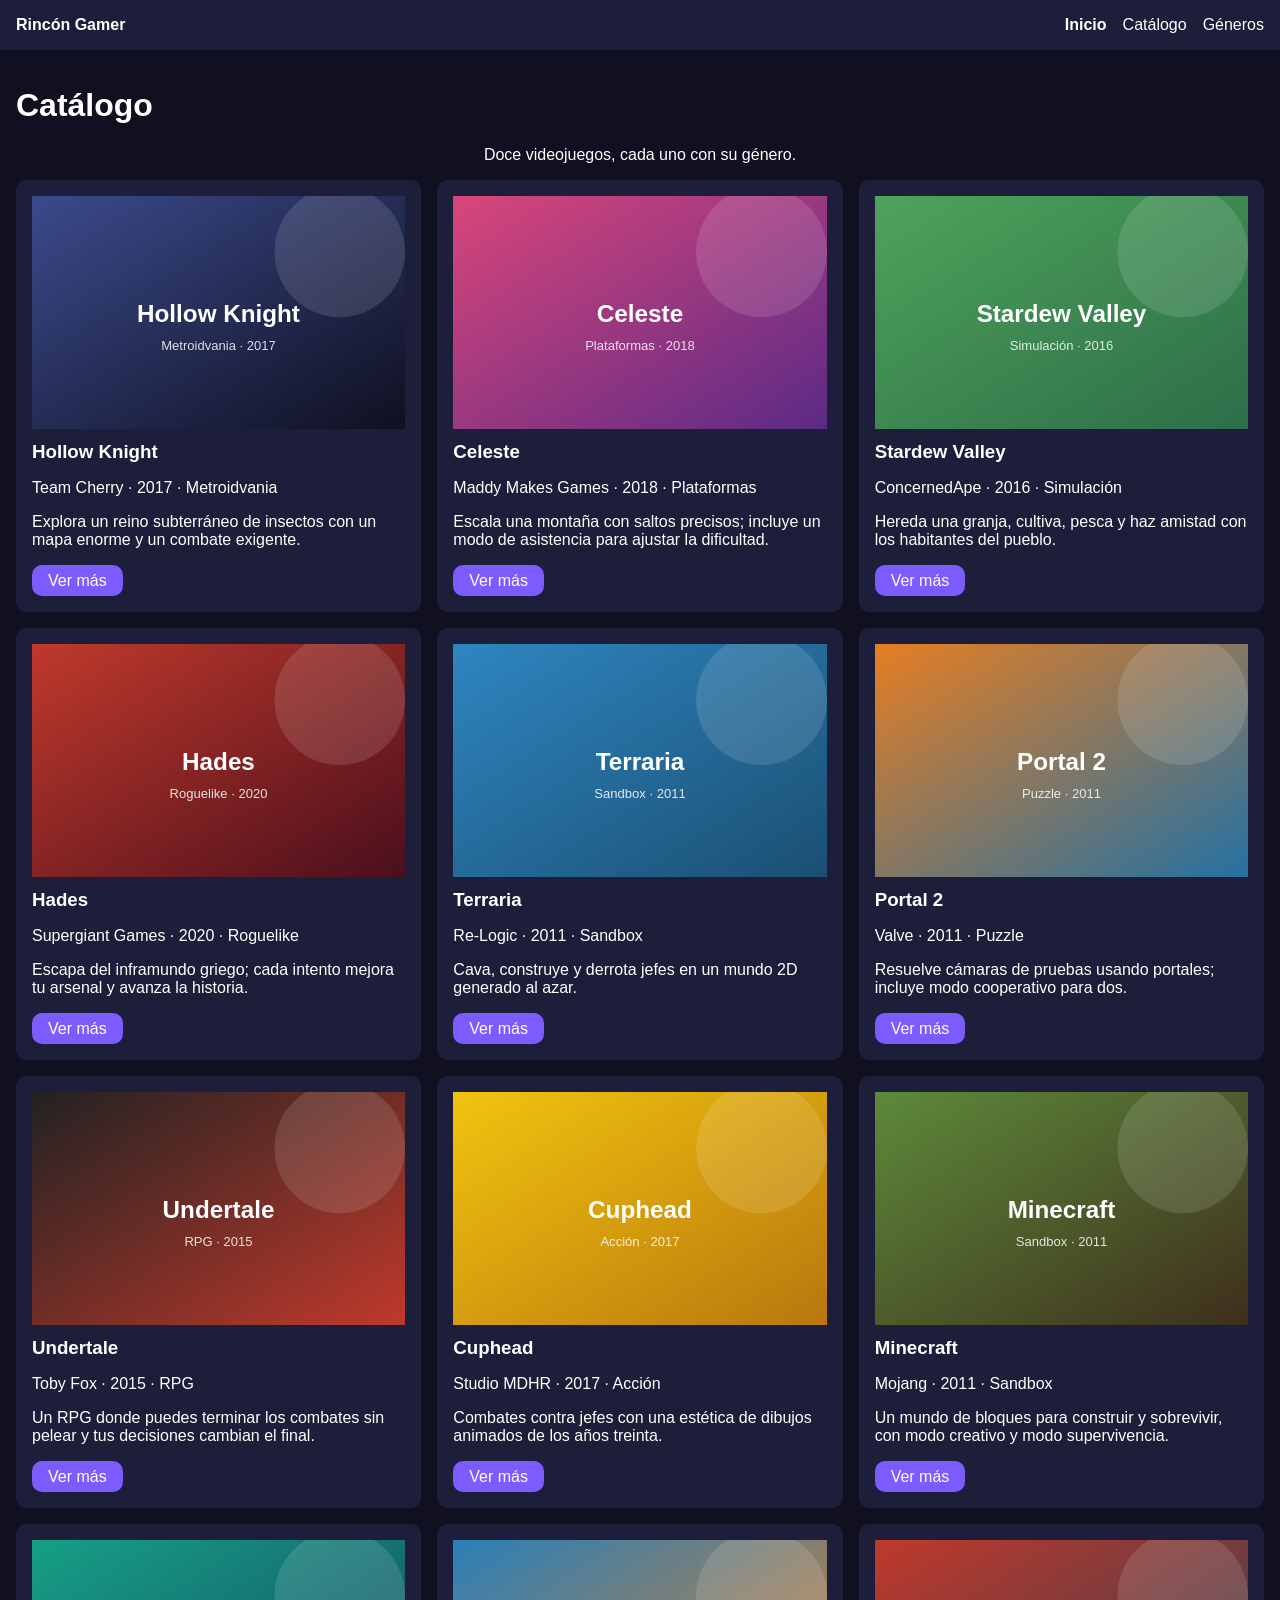
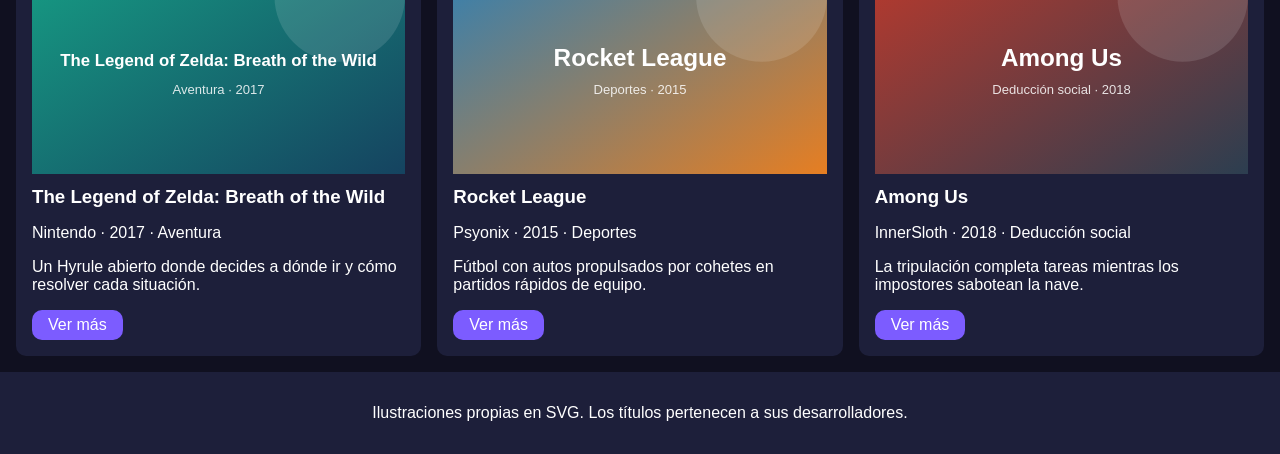
==== catalogo.html @ 4311b066 "Add files via upload" ====
<!DOCTYPE html>
<html lang="es">
<head>
<meta charset="utf-8">
<meta name="viewport" content="width=device-width, initial-scale=1">
<title>Catálogo | Rincón Gamer</title>
<link rel="stylesheet" href="css/styles.css">
</head>
<body>
<header><div class="barra"><strong>Rincón Gamer</strong><nav><ul><li><a href="index.html">Inicio</a></li><li><a href="catalogo.html">Catálogo</a></li><li><a href="pagina3.html">Géneros</a></li></ul></nav></div></header>
<main>
<h1>Catálogo</h1>
<p style="text-align:center">Doce videojuegos, cada uno con su género.</p>
<section class="rejilla">
<article class="tarjeta">
<img src="img/hollow-knight.svg" alt="Ilustración de Hollow Knight" width="400" height="250">
<h3>Hollow Knight</h3>
<p class="meta">Team Cherry · 2017 · Metroidvania</p>
<p>Explora un reino subterráneo de insectos con un mapa enorme y un combate exigente.</p>
<a class="boton" href="pagina3.html#metroidvania">Ver más</a>
</article>
<article class="tarjeta">
<img src="img/celeste.svg" alt="Ilustración de Celeste" width="400" height="250">
<h3>Celeste</h3>
<p class="meta">Maddy Makes Games · 2018 · Plataformas</p>
<p>Escala una montaña con saltos precisos; incluye un modo de asistencia para ajustar la dificultad.</p>
<a class="boton" href="pagina3.html#plataformas">Ver más</a>
</article>
<article class="tarjeta">
<img src="img/stardew-valley.svg" alt="Ilustración de Stardew Valley" width="400" height="250">
<h3>Stardew Valley</h3>
<p class="meta">ConcernedApe · 2016 · Simulación</p>
<p>Hereda una granja, cultiva, pesca y haz amistad con los habitantes del pueblo.</p>
<a class="boton" href="pagina3.html#simulacion">Ver más</a>
</article>
<article class="tarjeta">
<img src="img/hades.svg" alt="Ilustración de Hades" width="400" height="250">
<h3>Hades</h3>
<p class="meta">Supergiant Games · 2020 · Roguelike</p>
<p>Escapa del inframundo griego; cada intento mejora tu arsenal y avanza la historia.</p>
<a class="boton" href="pagina3.html#roguelike">Ver más</a>
</article>
<article class="tarjeta">
<img src="img/terraria.svg" alt="Ilustración de Terraria" width="400" height="250">
<h3>Terraria</h3>
<p class="meta">Re-Logic · 2011 · Sandbox</p>
<p>Cava, construye y derrota jefes en un mundo 2D generado al azar.</p>
<a class="boton" href="pagina3.html#sandbox">Ver más</a>
</article>
<article class="tarjeta">
<img src="img/portal-2.svg" alt="Ilustración de Portal 2" width="400" height="250">
<h3>Portal 2</h3>
<p class="meta">Valve · 2011 · Puzzle</p>
<p>Resuelve cámaras de pruebas usando portales; incluye modo cooperativo para dos.</p>
<a class="boton" href="pagina3.html#puzzle">Ver más</a>
</article>
<article class="tarjeta">
<img src="img/undertale.svg" alt="Ilustración de Undertale" width="400" height="250">
<h3>Undertale</h3>
<p class="meta">Toby Fox · 2015 · RPG</p>
<p>Un RPG donde puedes terminar los combates sin pelear y tus decisiones cambian el final.</p>
<a class="boton" href="pagina3.html#rpg">Ver más</a>
</article>
<article class="tarjeta">
<img src="img/cuphead.svg" alt="Ilustración de Cuphead" width="400" height="250">
<h3>Cuphead</h3>
<p class="meta">Studio MDHR · 2017 · Acción</p>
<p>Combates contra jefes con una estética de dibujos animados de los años treinta.</p>
<a class="boton" href="pagina3.html#accion">Ver más</a>
</article>
<article class="tarjeta">
<img src="img/minecraft.svg" alt="Ilustración de Minecraft" width="400" height="250">
<h3>Minecraft</h3>
<p class="meta">Mojang · 2011 · Sandbox</p>
<p>Un mundo de bloques para construir y sobrevivir, con modo creativo y modo supervivencia.</p>
<a class="boton" href="pagina3.html#sandbox">Ver más</a>
</article>
<article class="tarjeta">
<img src="img/the-legend-of-zelda-breath-of-the-wild.svg" alt="Ilustración de The Legend of Zelda: Breath of the Wild" width="400" height="250">
<h3>The Legend of Zelda: Breath of the Wild</h3>
<p class="meta">Nintendo · 2017 · Aventura</p>
<p>Un Hyrule abierto donde decides a dónde ir y cómo resolver cada situación.</p>
<a class="boton" href="pagina3.html#aventura">Ver más</a>
</article>
<article class="tarjeta">
<img src="img/rocket-league.svg" alt="Ilustración de Rocket League" width="400" height="250">
<h3>Rocket League</h3>
<p class="meta">Psyonix · 2015 · Deportes</p>
<p>Fútbol con autos propulsados por cohetes en partidos rápidos de equipo.</p>
<a class="boton" href="pagina3.html#deportes">Ver más</a>
</article>
<article class="tarjeta">
<img src="img/among-us.svg" alt="Ilustración de Among Us" width="400" height="250">
<h3>Among Us</h3>
<p class="meta">InnerSloth · 2018 · Deducción social</p>
<p>La tripulación completa tareas mientras los impostores sabotean la nave.</p>
<a class="boton" href="pagina3.html#social">Ver más</a>
</article>
</section>
</main>
<footer><p>Ilustraciones propias en SVG. Los títulos pertenecen a sus desarrolladores.</p></footer>
</body>
</html>
---- css/styles.css ----
/* Variables */
:root {
  --fondo: #101020;
  --tarjeta: #1d1f3a;
  --color-principal: #7c5cff;
  --texto: #ffffff;
}

/* Selector universal */
* { box-sizing: border-box; }

/* Selector de elemento */
body {
  margin: 0;
  font-family: Arial, sans-serif;
  background-color: var(--fondo);
  color: var(--texto);
}

/* Selector agrupado */
h1, h2, h3 { color: var(--texto); }

img { max-width: 100%; height: auto; }

header, footer {
  background-color: var(--tarjeta);
  padding: 1rem;
}
footer { text-align: center; }
main { padding: 1rem; }
a { color: #b9a8ff; }

/* MAQUETACIÓN 1: Flexbox (encabezado y menú) */
.barra {
  display: flex;
  justify-content: space-between;
  align-items: center;
  flex-wrap: wrap;
}
nav ul {            /* selector descendiente */
  display: flex;
  gap: 1rem;
  list-style: none;
  margin: 0;
  padding: 0;
}
nav a { color: var(--texto); text-decoration: none; }
nav a:hover { color: var(--color-principal); }   /* pseudoclase */

/* Selector de id */
#portada { width: 100%; }

/* MAQUETACIÓN 2: Grid (catálogo) */
.rejilla {
  display: grid;
  grid-template-columns: 1fr;    /* móvil: 1 columna */
  gap: 1rem;
}
.tarjeta {          /* selector de clase */
  background-color: var(--tarjeta);
  padding: 1rem;
  border-radius: 10px;
}
.tarjeta > h3 { margin: 0.5rem 0; }     /* selector hijo */
.boton {
  display: inline-block;
  background-color: var(--color-principal);
  color: var(--texto);
  padding: 0.4rem 1rem;
  border-radius: 10px;
  text-decoration: none;
}
li:first-child { font-weight: bold; }   /* pseudoclase */

table { border-collapse: collapse; width: 100%; }
th, td { border: 1px solid var(--color-principal); padding: 0.5rem; }

/* Tableta: 2 columnas */
@media (min-width: 600px) {
  .rejilla { grid-template-columns: repeat(2, 1fr); }
}
/* Escritorio: 3 columnas */
@media (min-width: 1000px) {
  .rejilla { grid-template-columns: repeat(3, 1fr); }
}
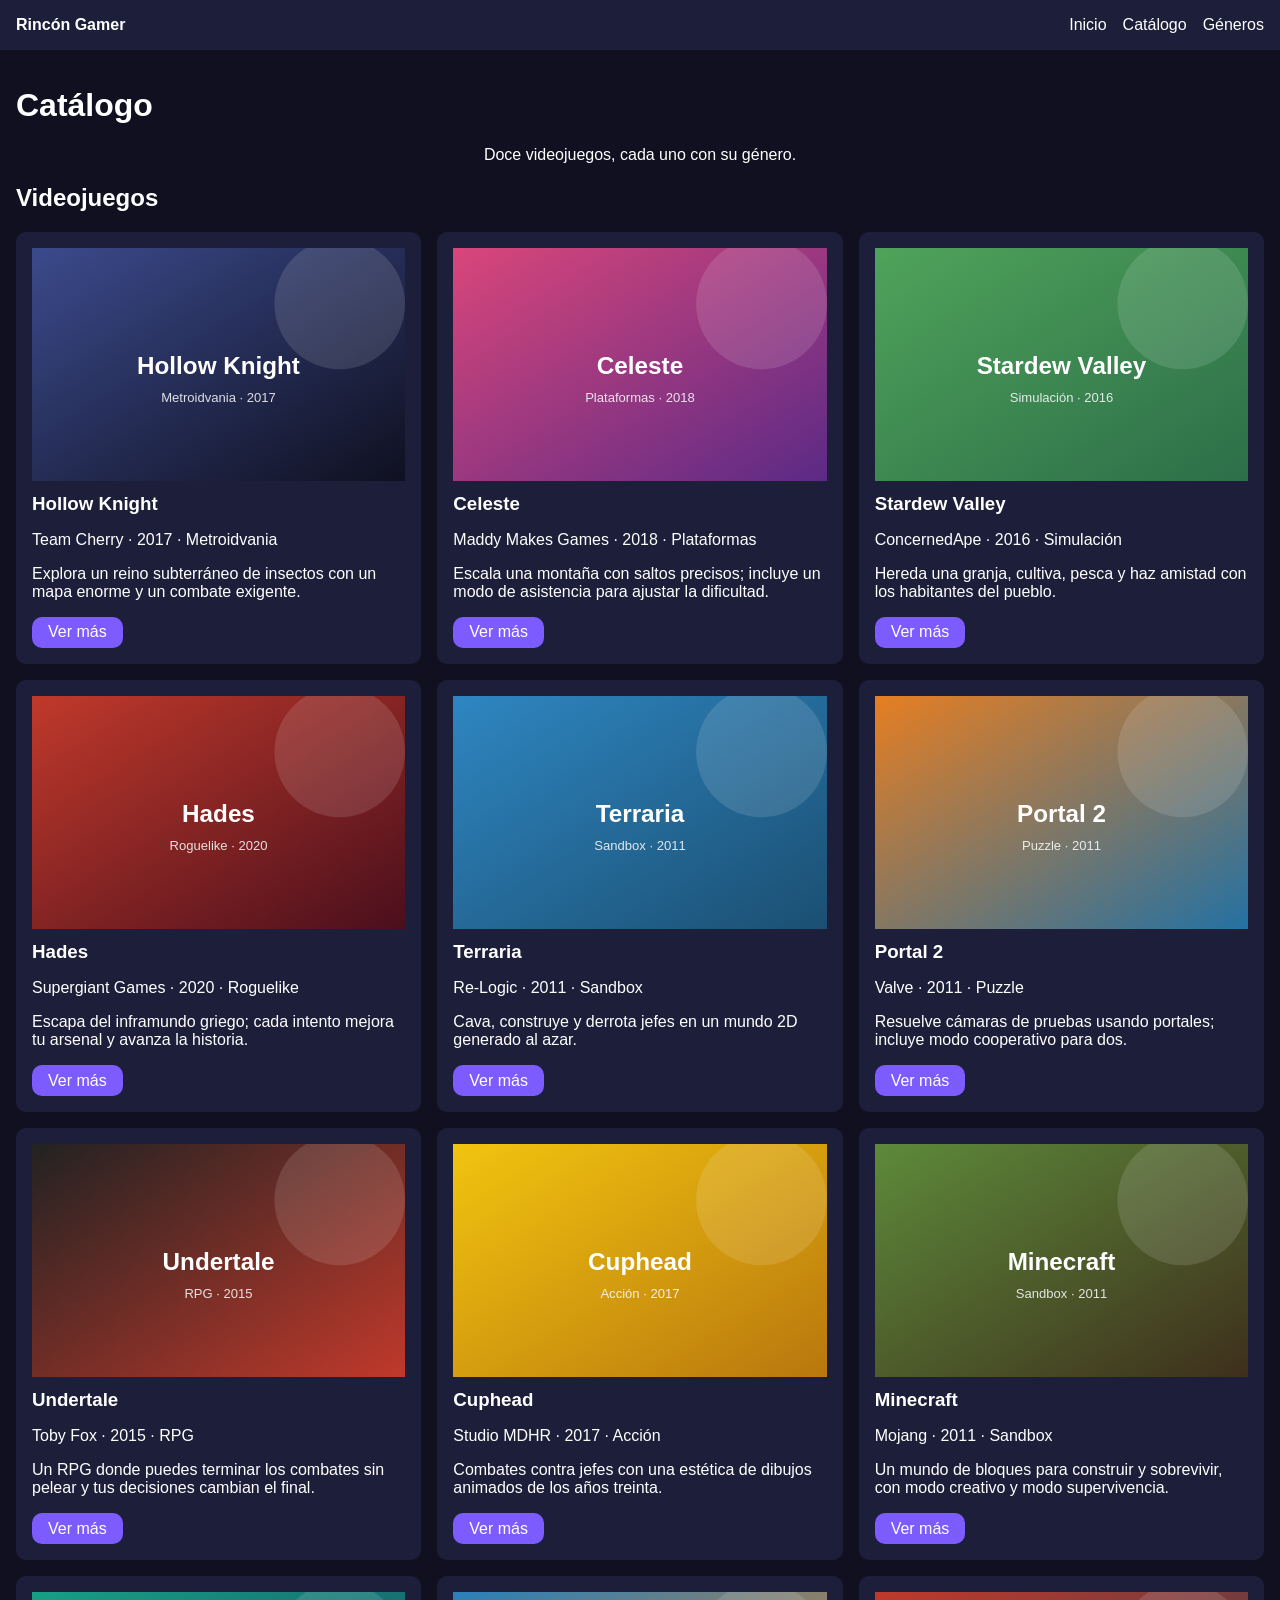
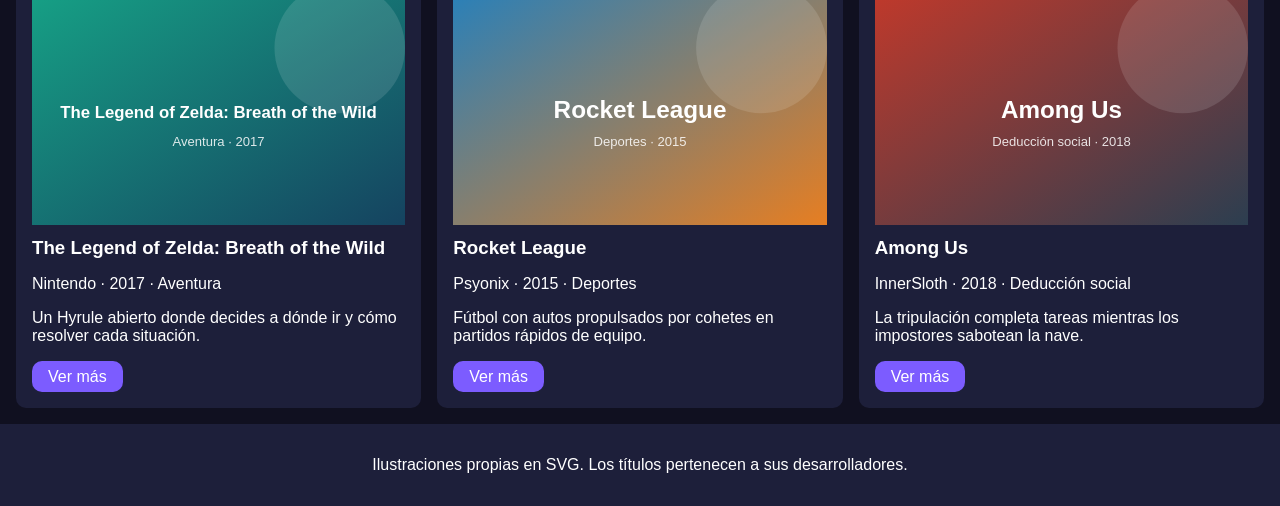
==== commit b1d310b1: "Add files via upload" ====
--- a/catalogo.html
+++ b/catalogo.html
@@ -11,7 +11,8 @@
 <main>
 <h1>Catálogo</h1>
 <p style="text-align:center">Doce videojuegos, cada uno con su género.</p>
-<section class="rejilla">
+<h2>Videojuegos</h2>
+<div class="rejilla">
 <article class="tarjeta">
 <img src="img/hollow-knight.svg" alt="Ilustración de Hollow Knight" width="400" height="250">
 <h3>Hollow Knight</h3>
@@ -96,7 +97,7 @@
 <p>La tripulación completa tareas mientras los impostores sabotean la nave.</p>
 <a class="boton" href="pagina3.html#social">Ver más</a>
 </article>
-</section>
+</div>
 </main>
 <footer><p>Ilustraciones propias en SVG. Los títulos pertenecen a sus desarrolladores.</p></footer>
 </body>
--- a/css/styles.css
+++ b/css/styles.css
@@ -70,7 +70,7 @@
   border-radius: 10px;
   text-decoration: none;
 }
-li:first-child { font-weight: bold; }   /* pseudoclase */
+main li:first-child { font-weight: bold; }
 
 table { border-collapse: collapse; width: 100%; }
 th, td { border: 1px solid var(--color-principal); padding: 0.5rem; }
